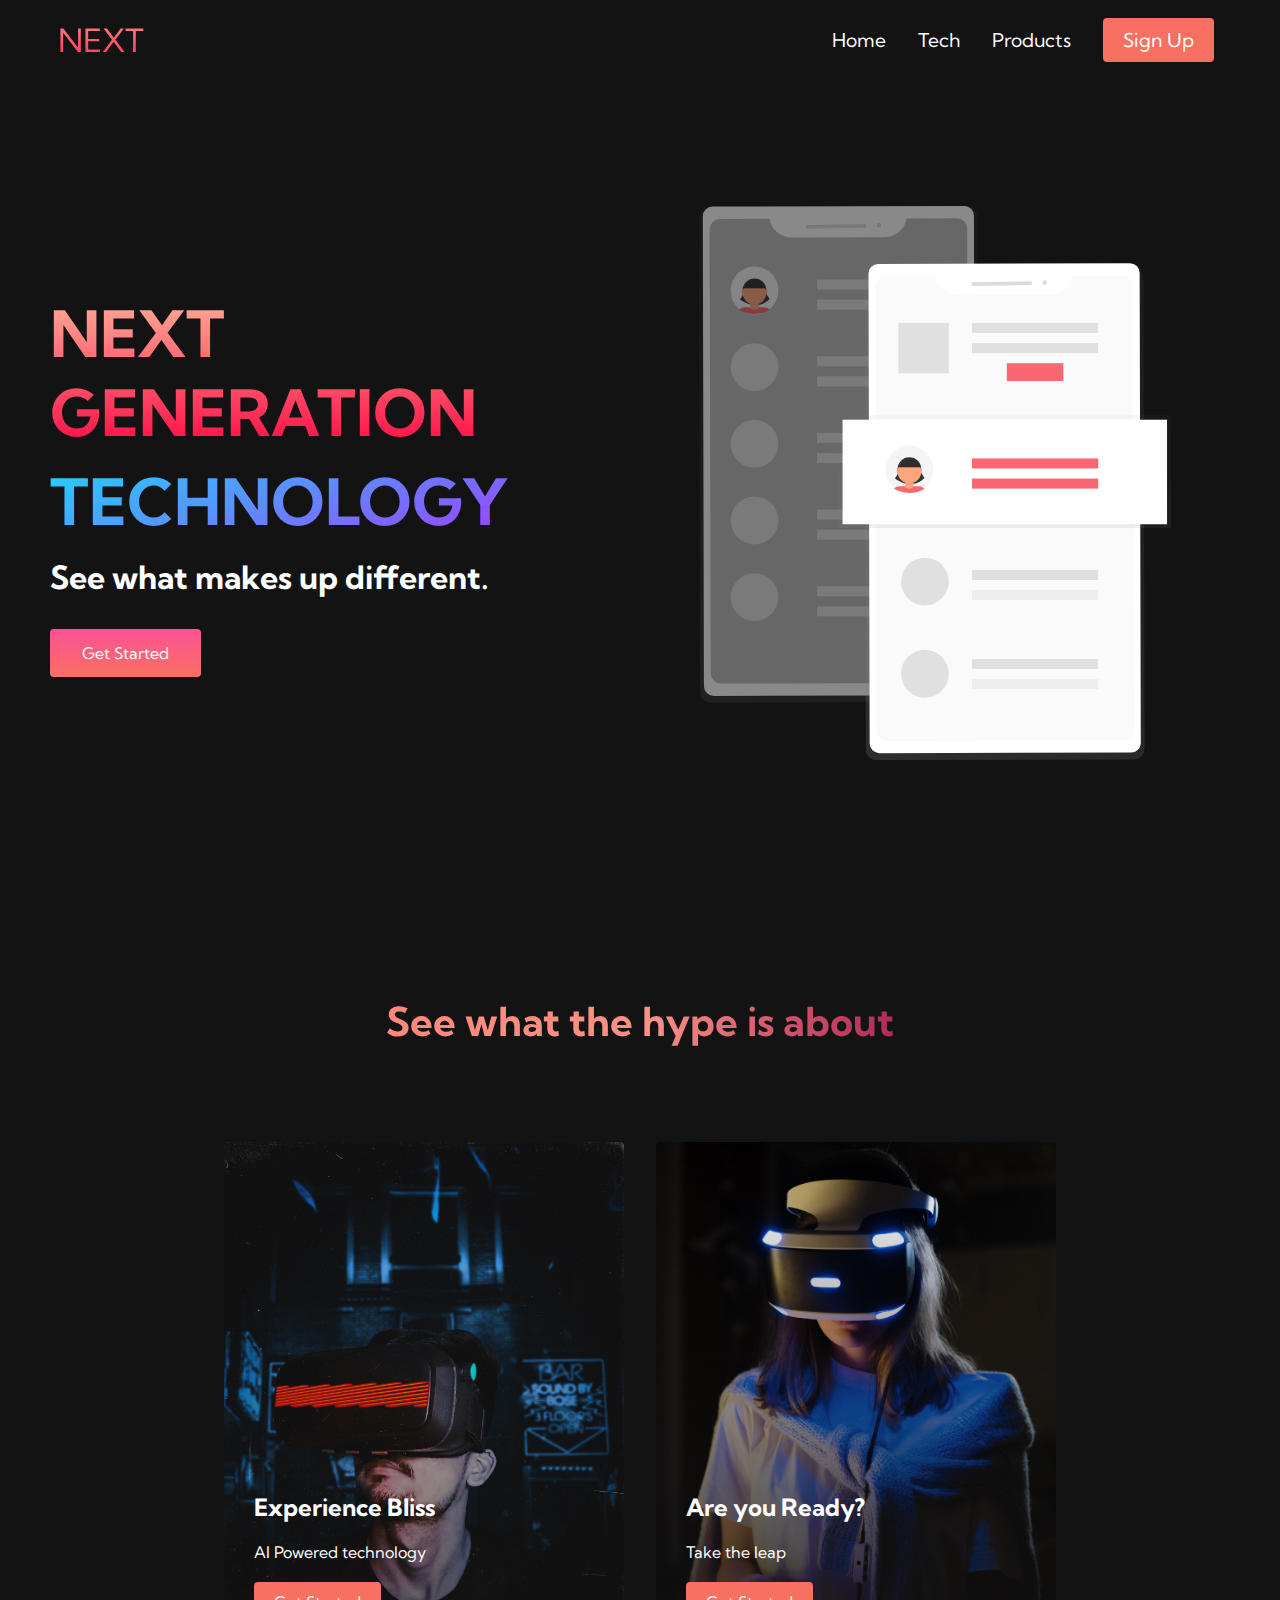
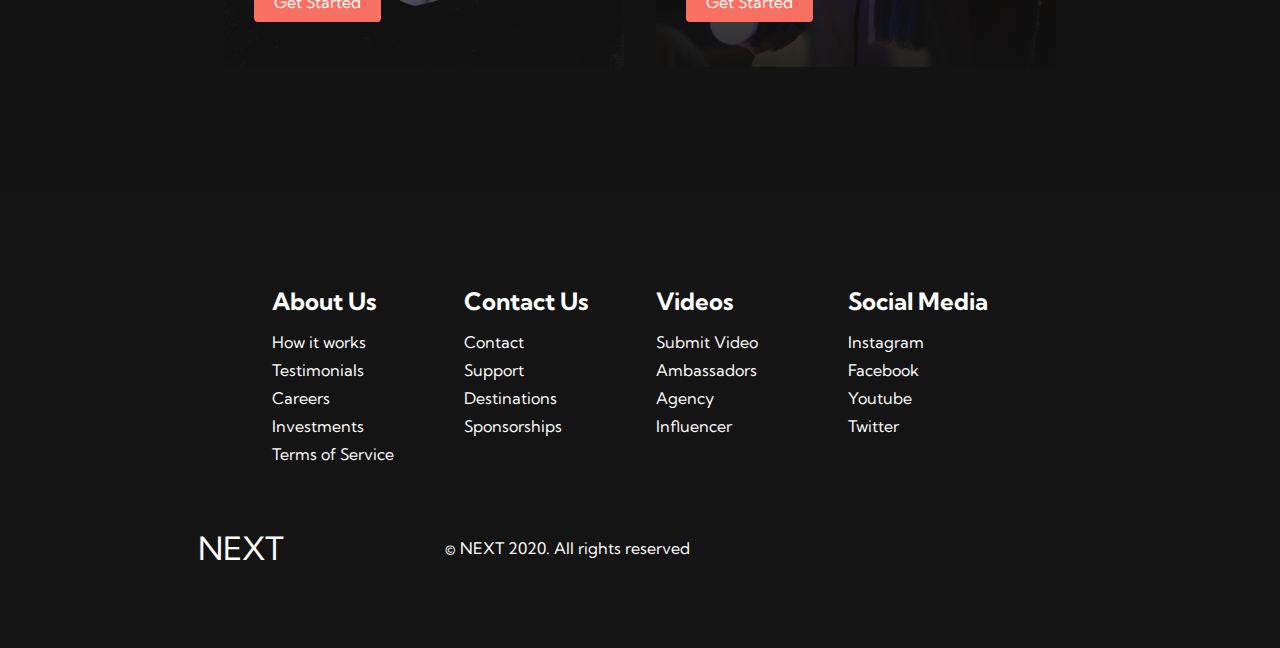
==== index.html @ 4a274e18 "Project-2" ====
<!DOCTYPE html>
<html lang="en">
  <head>
    <!--
      Site created by Brian Design on youtube @ www.youtube.com/channel/UCsKsymTY_4BYR-wytLjex7A?view_as=subscriber
    -->
    <meta charset="UTF-8" />
    <meta name="viewport" content="width=device-width, initial-scale=1.0" />
    <title>HTML CSS Website</title>
    <link rel="stylesheet" href="styles.css" />
    <link
      rel="stylesheet"
      href="https://use.fontawesome.com/releases/v5.14.0/css/all.css"
      integrity="sha384-HzLeBuhoNPvSl5KYnjx0BT+WB0QEEqLprO+NBkkk5gbc67FTaL7XIGa2w1L0Xbgc"
      crossorigin="anonymous"
    />
    <link
      href="https://fonts.googleapis.com/css2?family=Kumbh+Sans:wght@400;700&display=swap"
      rel="stylesheet"
    />
  </head>
  <body>
    <!-- Navbar Section -->
    <nav class="navbar">
      <div class="navbar__container">
        <a href="index.html" id="navbar__logo"><i class="fas fa-gem"></i>NEXT</a>
        <div class="navbar__toggle" id="mobile-menu">
          <span class="bar"></span> <span class="bar"></span>
          <span class="bar"></span>
        </div>
        <ul class="navbar__menu">
          <li class="navbar__item">
            <a href="index.html" class="navbar__links">Home</a>
          </li>
          <li class="navbar__item">
            <a href="tech.html" class="navbar__links">Tech</a>
          </li>
          <li class="navbar__item">
            <a href="products.html" class="navbar__links">Products</a>
          </li>
          <li class="navbar__btn"><a href="/" class="button">Sign Up</a></li>
        </ul>
      </div>
    </nav>

    <!-- Hero Section -->
    <div class="main">
      <div class="main__container">
        <div class="main__content">
          <h1>NEXT GENERATION</h1>
          <h2>TECHNOLOGY</h2>
          <p>See what makes up different.</p>
          <button class="main__btn"><a href="#">Get Started</a></button>
        </div>
        <div class="main__img--container">
          <img id="main__img" src="images/pic1.svg" />
        </div>
      </div>
    </div>

    <!-- Services Section -->
    <div class="services">
      <h1>See what the hype is about</h1>
      <div class="services__container">
        <div class="services__card">
          <h2>Experience Bliss</h2>
          <p>AI Powered technology</p>
          <button>Get Started</button>
        </div>
        <div class="services__card">
          <h2>Are you Ready?</h2>
          <p>Take the leap</p>
          <button>Get Started</button>
        </div>
      </div>
    </div>

    <!-- Footer Section -->
    <div class="footer__container">
      <div class="footer__links">
        <div class="footer__link--wrapper">
          <div class="footer__link--items">
            <h2>About Us</h2>
            <a href="/sign__up">How it works</a> <a href="/">Testimonials</a>
            <a href="/">Careers</a> <a href="/">Investments</a>
            <a href="/">Terms of Service</a>
          </div>
          <div class="footer__link--items">
            <h2>Contact Us</h2>
            <a href="/">Contact</a> <a href="/">Support</a>
            <a href="/">Destinations</a> <a href="/">Sponsorships</a>
          </div>
        </div>
        <div class="footer__link--wrapper">
          <div class="footer__link--items">
            <h2>Videos</h2>
            <a href="/">Submit Video</a> <a href="/">Ambassadors</a>
            <a href="/">Agency</a> <a href="/">Influencer</a>
          </div>
          <div class="footer__link--items">
            <h2>Social Media</h2>
            <a href="/">Instagram</a> <a href="/">Facebook</a>
            <a href="/">Youtube</a> <a href="/">Twitter</a>
          </div>
        </div>
      </div>
      <section class="social__media">
        <div class="social__media--wrap">
          <div class="footer__logo">
            <a href="/" id="footer__logo"><i class="fas fa-gem"></i>NEXT</a>
          </div>
          <p class="website__rights">© NEXT 2020. All rights reserved</p>
          <div class="social__icons">
            <a
              class="social__icon--link"
              href="/"
              target="_blank"
              aria-label="Facebook"
            >
              <i class="fab fa-facebook"></i>
            </a>
            <a
              class="social__icon--link"
              href="/"
              target="_blank"
              aria-label="Instagram"
            >
              <i class="fab fa-instagram"></i>
            </a>
            <a
              class="social__icon--link"
              href="//www.youtube.com/channel/UCsKsymTY_4BYR-wytLjex7A?view_as=subscriber"
              target="_blank"
              aria-label="Youtube"
            >
              <i class="fab fa-youtube"></i>
            </a>
            <a
              class="social__icon--link"
              href="/"
              target="_blank"
              aria-label="Twitter"
            >
              <i class="fab fa-twitter"></i>
            </a>
            <a
              class="social__icon--link"
              href="/"
              target="_blank"
              aria-label="LinkedIn"
            >
              <i class="fab fa-linkedin"></i>
            </a>
          </div>
        </div>
      </section>
    </div>
    <script src="app.js"></script>
  </body>
</html>
---- styles.css ----
* {
  box-sizing: border-box;
  margin: 0;
  padding: 0;
  font-family: 'Kumbh Sans', sans-serif;
}

.navbar {
  background: #131313;
  height: 80px;
  display: flex;
  justify-content: center;
  align-items: center;
  font-size: 1.2rem;
  position: sticky;
  top: 0;
  z-index: 999;
}

.navbar__container {
  display: flex;
  justify-content: space-between;
  height: 80px;
  z-index: 1;
  width: 100%;
  max-width: 1300px;
  margin-right: auto;
  margin-left: auto;
  padding-right: 50px;
  padding-left: 50px;
}

#navbar__logo {
  background-color: #ff8177;
  background-image: linear-gradient(to top, #ff0844 0%, #ffb199 100%);
  background-size: 100%;
  -webkit-background-clip: text;
  -moz-background-clip: text;
  -webkit-text-fill-color: transparent;
  -moz-text-fill-color: transparent;
  display: flex;
  align-items: center;
  cursor: pointer;
  text-decoration: none;
  font-size: 2rem;
}

.fa-gem {
  margin-right: 0.5rem;
}

.navbar__menu {
  display: flex;
  align-items: center;
  list-style: none;
  text-align: center;
}

.navbar__item {
  height: 80px;
}

.navbar__links {
  color: #fff;
  display: flex;
  align-items: center;
  justify-content: center;
  text-decoration: none;
  padding: 0 1rem;
  height: 100%;
}

.navbar__btn {
  display: flex;
  justify-content: center;
  align-items: center;
  padding: 0 1rem;
  width: 100%;
}

.button {
  display: flex;
  justify-content: center;
  align-items: center;
  text-decoration: none;
  padding: 10px 20px;
  height: 100%;
  width: 100%;
  border: none;
  outline: none;
  border-radius: 4px;
  background: #f77062;
  color: #fff;
}

.button:hover {
  background: #4837ff;
  transition: all 0.3s ease;
}

.navbar__links:hover {
  color: #f77062;
  transition: all 0.3s ease;
}

@media screen and (max-width: 960px) {
  .navbar__container {
    display: flex;
    justify-content: space-between;
    height: 80px;
    z-index: 1;
    width: 100%;
    max-width: 1300px;
    padding: 0;
  }

  .navbar__menu {
    display: grid;
    grid-template-columns: auto;
    margin: 0;
    width: 100%;
    position: absolute;
    top: -1000px;
    opacity: 1;
    transition: all 0.5s ease;
    height: 50vh;
    z-index: -1;
  }

  .navbar__menu.active {
    background: #131313;
    top: 100%;
    opacity: 1;
    transition: all 0.5s ease;
    z-index: 99;
    height: 50vh;
    font-size: 1.6rem;
  }

  #navbar__logo {
    padding-left: 25px;
  }

  .navbar__toggle .bar {
    width: 25px;
    height: 3px;
    margin: 5px auto;
    transition: all 0.3s ease-in-out;
    background: #fff;
  }

  .navbar__item {
    width: 100%;
  }

  .navbar__links {
    text-align: center;
    padding: 2rem;
    width: 100%;
    display: table;
  }

  .navbar__btn {
    padding-bottom: 2rem;
  }

  .button {
    display: flex;
    justify-content: center;
    align-items: center;
    width: 80%;
    height: 80px;
    margin: 0;
  }

  #mobile-menu {
    position: absolute;
    top: 20%;
    right: 5%;
    transform: translate(5%, 20%);
  }

  .navbar__toggle .bar {
    display: block;
    cursor: pointer;
  }

  #mobile-menu.is-active .bar:nth-child(2) {
    opacity: 0;
  }

  #mobile-menu.is-active .bar:nth-child(1) {
    transform: translateY(8px) rotate(45deg);
  }

  #mobile-menu.is-active .bar:nth-child(3) {
    transform: translateY(-8px) rotate(-45deg);
  }
}

/* Main Content CSS */
.main {
  background-color: #141414;
}

.main__container {
  display: grid;
  grid-template-columns: 1fr 1fr;
  align-items: center;
  justify-self: center;
  margin: 0 auto;
  height: 90vh;
  background-color: #131313;
  z-index: 1;
  width: 100%;
  max-width: 1300px;
  padding-right: 50px;
  padding-left: 50px;
}

.main__content {
  color: #fff;
  width: 100%;
}

.main__content h1 {
  font-size: 4rem;
  background-color: #ff8177;
  background-image: linear-gradient(to top, #ff0844 0%, #ffb199 100%);
  background-size: 100%;
  -webkit-background-clip: text;
  -moz-background-clip: text;
  -webkit-text-fill-color: transparent;
  -moz-text-fill-color: transparent;
}

.main__content h2 {
  font-size: 4rem;
  margin-top: 10px;
  background-color: #ff8177;
  background-image: linear-gradient(-20deg, #b721ff 0%, #21d4fd 100%);
  background-size: 100%;
  -webkit-background-clip: text;
  -moz-background-clip: text;
  -webkit-text-fill-color: transparent;
  -moz-text-fill-color: transparent;
}

.main__content p {
  margin-top: 1rem;
  font-size: 2rem;
  font-weight: 700;
}

.main__btn {
  font-size: 1rem;
  background-image: linear-gradient(to top, #f77062 0%, #fe5196 100%);
  padding: 14px 32px;
  border: none;
  border-radius: 4px;
  color: #fff;
  margin-top: 2rem;
  cursor: pointer;
  position: relative;
  transition: all 0.35s;
  outline: none;
}

.main__btn a {
  position: relative;
  z-index: 2;
  color: #fff;
  text-decoration: none;
}

.main__btn:after {
  position: absolute;
  content: '';
  top: 0;
  left: 0;
  width: 0;
  height: 100%;
  background: #4837ff;
  transition: all 0.35s;
  border-radius: 4px;
}

.main__btn:hover {
  color: #fff;
}

.main__btn:hover:after {
  width: 100%;
}

.main__img--container {
  text-align: center;
}

#main__img {
  height: 80%;
  width: 80%;
}

/* Mobile Responsive */
@media screen and (max-width: 768px) {
  .main__container {
    display: grid;
    grid-template-columns: auto;
    align-items: center;
    justify-self: center;
    width: 100%;
    margin: 0 auto;
    height: 90vh;
  }

  .main__content {
    text-align: center;
    margin-bottom: 4rem;
  }

  .main__content h1 {
    font-size: 2.5rem;
    margin-top: 2rem;
  }

  .main__content h2 {
    font-size: 3rem;
  }

  .main__content p {
    margin-top: 1rem;
    font-size: 1.5rem;
  }
}

@media screen and (max-width: 480px) {
  .main__content h1 {
    font-size: 2rem;
    margin-top: 3rem;
  }

  .main__content h2 {
    font-size: 2rem;
  }

  .main__content p {
    margin-top: 2rem;
    font-size: 1.5rem;
  }

  .main__btn {
    padding: 12px 36px;
    margin: 2.5rem 0;
  }
}

/* Services Section */
.services {
  background: #131313;
  display: flex;
  flex-direction: column;
  justify-content: center;
  align-items: center;
  height: 100vh;
}

.services h1 {
  background-color: #ff8177;
  background-image: linear-gradient(
    to right,
    #ff8177 0%,
    #ff867a 0%,
    #ff8c7f 21%,
    #f99185 52%,
    #cf556c 78%,
    #b12a5b 100%
  );
  background-size: 100%;
  -webkit-background-clip: text;
  -moz-background-clip: text;
  -webkit-text-fill-color: transparent;
  -moz-text-fill-color: transparent;
  margin-bottom: 5rem;
  font-size: 2.5rem;
}

.services__container {
  display: flex;
  justify-content: center;
  flex-wrap: wrap;
}

.services__card {
  margin: 1rem;
  height: 525px;
  width: 400px;
  border-radius: 4px;
  background-image: linear-gradient(
      to bottom,
      rgba(0, 0, 0, 0) 0%,
      rgba(17, 17, 17, 0.6) 100%
    ),
    url('images/pic3.jpg');
  background-size: cover;
  position: relative;
  color: #fff;
}

.services__card:before {
  opacity: 0.2;
}

.services__card:nth-child(2) {
  background-image: linear-gradient(
      to bottom,
      rgba(0, 0, 0, 0) 0%,
      rgba(17, 17, 17, 0.9) 100%
    ),
    url('images/pic4.jpg');
}

.services__card h2 {
  position: absolute;
  top: 350px;
  left: 30px;
}

.services__card p {
  position: absolute;
  top: 400px;
  left: 30px;
}

.services__card button {
  color: #fff;
  padding: 10px 20px;
  border: none;
  outline: none;
  border-radius: 4px;
  background: #f77062;
  position: absolute;
  top: 440px;
  left: 30px;
  font-size: 1rem;
}

.services__card button:hover {
  cursor: pointer;
}

.services__card:hover {
  transform: scale(1.075);
  transition: 0.2s ease-in;
  cursor: pointer;
}

@media screen and (max-width: 960px) {
  .services {
    height: 1600px;
  }

  .services h1 {
    font-size: 2rem;
    margin-top: 12rem;
  }
}

@media screen and (max-width: 480px) {
  .services {
    height: 1400px;
  }

  .services h1 {
    font-size: 1.2rem;
  }

  .services__card {
    width: 300px;
  }
}

/* Footer CSS */
.footer__container {
  background-color: #141414;
  padding: 5rem 0;
  display: flex;
  flex-direction: column;
  justify-content: center;
  align-items: center;
}

#footer__logo {
  color: #fff;
  display: flex;
  align-items: center;
  cursor: pointer;
  text-decoration: none;
  font-size: 2rem;
}

.footer__links {
  width: 100%;
  max-width: 1000px;
  display: flex;
  justify-content: center;
}

.footer__link--wrapper {
  display: flex;
}

.footer__link--items {
  display: flex;
  flex-direction: column;
  align-items: flex-start;
  margin: 16px;
  text-align: left;
  width: 160px;
  box-sizing: border-box;
}

.footer__link--items h2 {
  margin-bottom: 16px;
}

.footer__link--items > h2 {
  color: #fff;
}

.footer__link--items a {
  color: #fff;
  text-decoration: none;
  margin-bottom: 0.5rem;
}

.footer__link--items a:hover {
  color: #e9e9e9;
  transition: 0.3s ease-out;
}

/* Social Icons */
.social__icon--link {
  color: #fff;
  font-size: 24px;
}

.social__media {
  max-width: 1000px;
  width: 100%;
}

.social__media--wrap {
  display: flex;
  justify-content: space-between;
  align-items: center;
  width: 90%;
  max-width: 1000px;
  margin: 40px auto 0 auto;
}

.social__icons {
  display: flex;
  justify-content: space-between;
  align-items: center;
  width: 240px;
}

.social__logo {
  color: #fff;
  justify-self: start;
  margin-left: 20px;
  cursor: pointer;
  text-decoration: none;
  font-size: 2rem;
  display: flex;
  align-items: center;
  margin-bottom: 16px;
}

.website__rights {
  color: #fff;
}

@media screen and (max-width: 820px) {
  .footer__links {
    padding-top: 2rem;
  }

  #footer__logo {
    margin-bottom: 2rem;
  }

  .website__rights {
    margin-bottom: 2rem;
  }

  .footer__link--wrapper {
    flex-direction: column;
  }

  .social__media--wrap {
    flex-direction: column;
  }
}

@media screen and (max-width: 480px) {
  .footer__link--items {
    margin: 0;
    padding: 10px;
    width: 100%;
  }
}
Footer
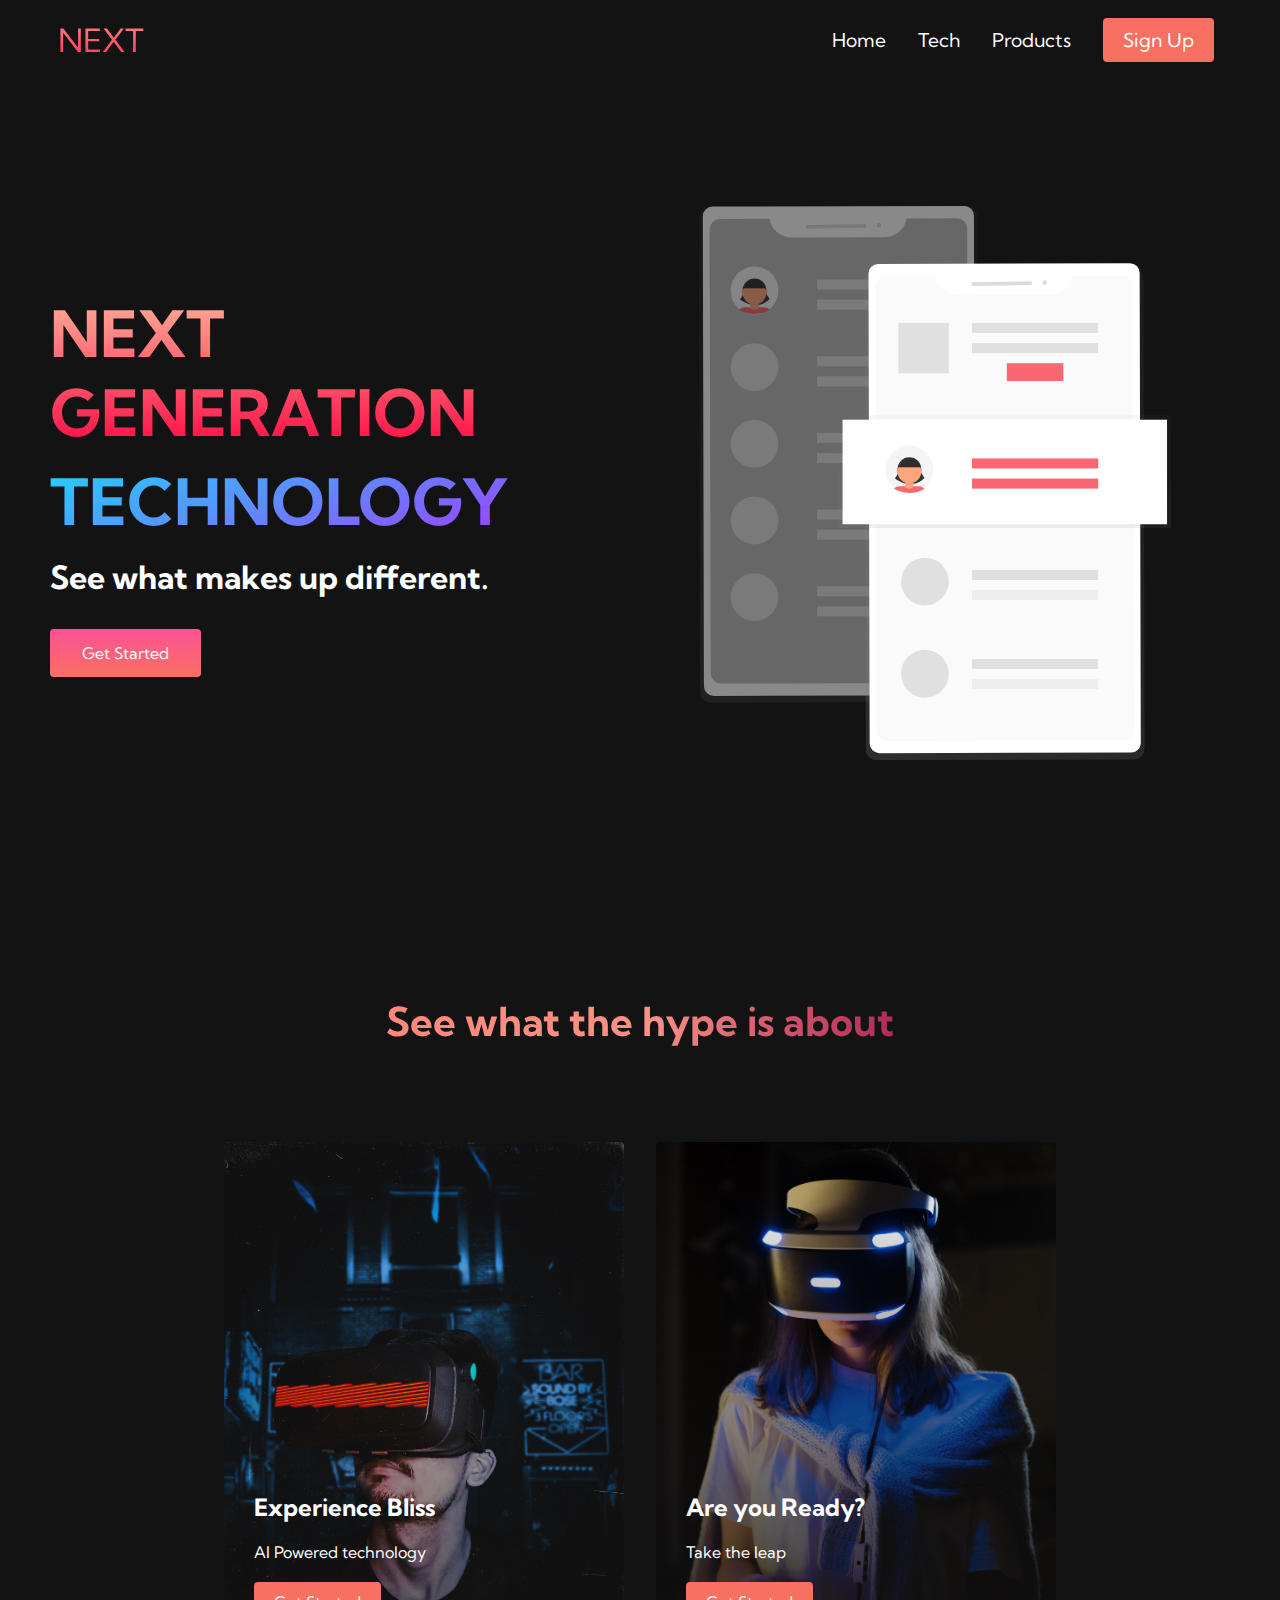
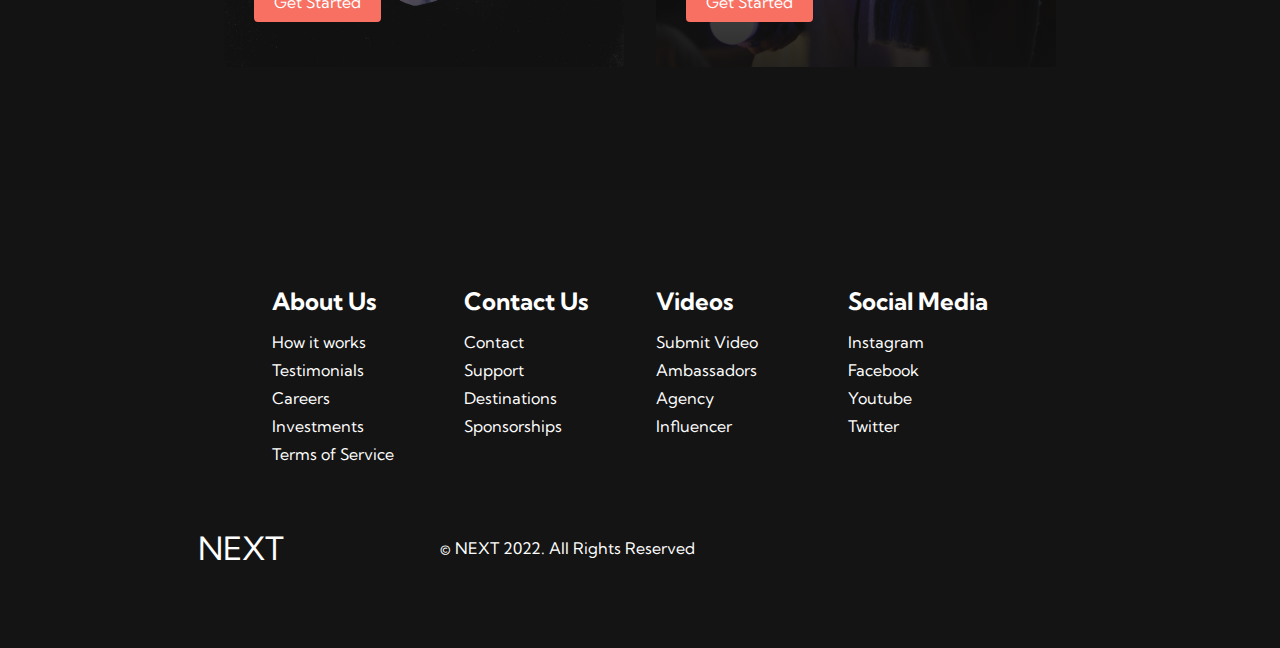
==== commit 4e56d8ad: "123" ====
--- a/index.html
+++ b/index.html
@@ -6,7 +6,7 @@
     -->
     <meta charset="UTF-8" />
     <meta name="viewport" content="width=device-width, initial-scale=1.0" />
-    <title>HTML CSS Website</title>
+    <title>NEXT GEN TECH - HOME</title>
     <link rel="stylesheet" href="styles.css" />
     <link
       rel="stylesheet"
@@ -109,7 +109,7 @@
           <div class="footer__logo">
             <a href="/" id="footer__logo"><i class="fas fa-gem"></i>NEXT</a>
           </div>
-          <p class="website__rights">© NEXT 2020. All rights reserved</p>
+          <p class="website__rights">© NEXT 2022. All Rights Reserved</p>
           <div class="social__icons">
             <a
               class="social__icon--link"
